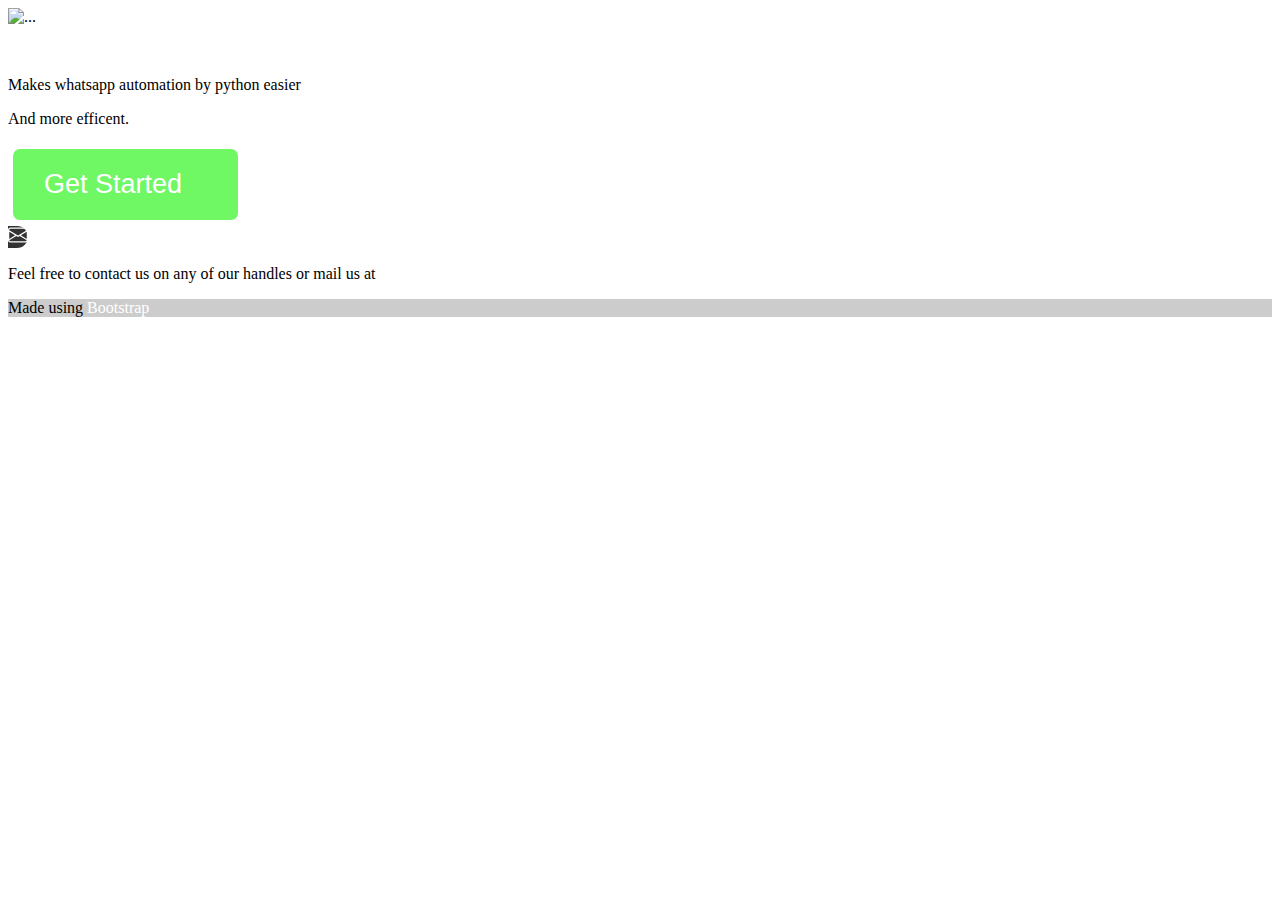
==== index.html @ 3371b000 "Rename home.html to index.html" ====
<!doctype html>
<html lang="en">

<head>
    <!-- Required meta tags -->
    <meta charset="utf-8">
    <meta name="viewport" content="width=device-width, initial-scale=1">

    <!-- Bootstrap CSS -->
    <link href="https://cdn.jsdelivr.net/npm/bootstrap@5.1.3/dist/css/bootstrap.min.css" rel="stylesheet"
        integrity="sha384-1BmE4kWBq78iYhFldvKuhfTAU6auU8tT94WrHftjDbrCEXSU1oBoqyl2QvZ6jIW3" crossorigin="anonymous">
    <link rel="stylesheet" href="home_styles.css">
    <title>Prawhat</title>

</head>

<body>

    <script src="https://cdn.jsdelivr.net/npm/bootstrap@5.1.3/dist/js/bootstrap.bundle.min.js"
        integrity="sha384-ka7Sk0Gln4gmtz2MlQnikT1wXgYsOg+OMhuP+IlRH9sENBO0LRn5q+8nbTov4+1p"
        crossorigin="anonymous"></script>

    <!-- MAIN-BODY -->

    <div class="card bg-dark text-white">
        <img src="assets/hero-bg.jpg" class="card-img" alt="...">
        <div class="card-img-overlay py-5">
            <div class="py-5">
                <p class="card-title display-1 "><a href="https://pypi.org/project/prawhat/">Prawhat</a></p>
                <div class="py-5">
                    <p class="card-text fs-2 fw-light">Makes whatsapp automation by python easier</p>
                    <p class="card-text fs-2 fw-light">And more efficent.</p>
                </div>
                <a href="docs.html"><button type="button" class="btn-lg start" href="docs.html"><span>
                    Get Started</span></button>
                </a>
            </div>
        </div>
    </div>
    <!-- Footer -->
    <footer class="bg-dark text-white">
        <!-- Grid container -->
        <div class="container p-4">

            <!-- Section: Social media -->
            <section class="mb-4">
                <a class="btn email btn-primary btn-floating m-1" style="background-color: #333333"
                    href="mailto:pratham12082005@gmail.com">
                    <div class="mt-1"></div><svg xmlns="http://www.w3.org/2000/svg" width="20" height="20"
                        fill="currentColor" class="bi bi-envelope" viewBox="0 0 16 16">
                        <path
                            d="M0 4a2 2 0 0 1 2-2h12a2 2 0 0 1 2 2v8a2 2 0 0 1-2 2H2a2 2 0 0 1-2-2V4Zm2-1a1 1 0 0 0-1 1v.217l7 4.2 7-4.2V4a1 1 0 0 0-1-1H2Zm13 2.383-4.708 2.825L15 11.105V5.383Zm-.034 6.876-5.64-3.471L8 9.583l-1.326-.795-5.64 3.47A1 1 0 0 0 2 13h12a1 1 0 0 0 .966-.741ZM1 11.105l4.708-2.897L1 5.383v5.722Z" />
                    </svg>
                </a>
            </section>
            <!-- Section: Social media -->



            <!-- Section: Text -->
            <section class="mb-4">
                <p>
                    Feel free to contact us on any of our handles or mail us at <a
                        href="mailto:theprathamchugh@gmail.com"> theprathamchugh@gmail.com</a>
                </p>
            </section>
            <!-- Section: Text -->


        </div>
        <!-- Grid container -->

        <!-- Copyright -->
        <div class="text-center p-3" style="background-color: rgba(0, 0, 0, 0.2)">
            Made using
            <a class="text-white" href="https://getbootstrap.com/">Bootstrap</a>
        </div>
        <!-- Copyright -->

    </footer>
    <!-- Footer -->



</body>

</html>
---- home_styles.css ----
.start {
    border-radius: 7px;
    background-color: #30f41eb0;
    border: none;
    color: #FFFFFF;
    text-align: center;
    font-size: 27px;
    padding: 20px;
    width: 225px;
    transition: all 0.5s;
    cursor: pointer;
    margin: 5px;
  }
  
  .start span {
    cursor: pointer;
    display: inline-block;
    position: relative;
    transition: 0.5s;
  }
  
  .start span:after {
    content: '\00bb';
    position: relative;
    opacity: 0;
    top: 0;
    right: 0;
    padding-left: 10px;
    transition: 0.5s;
  }
  
  .start:hover span {
    padding-right: 25px;
  }
  
  .start:hover span:after {
    opacity: 1;
    right: 0;
    width: 220px;
  }


.email{
    border: 0px;
    border-radius: 100px;
    width: 50px;
    height: 50px;
    text-anchor: middle;
    padding-top: 5px;
}
a{
    text-decoration: none;
    color: white;
}
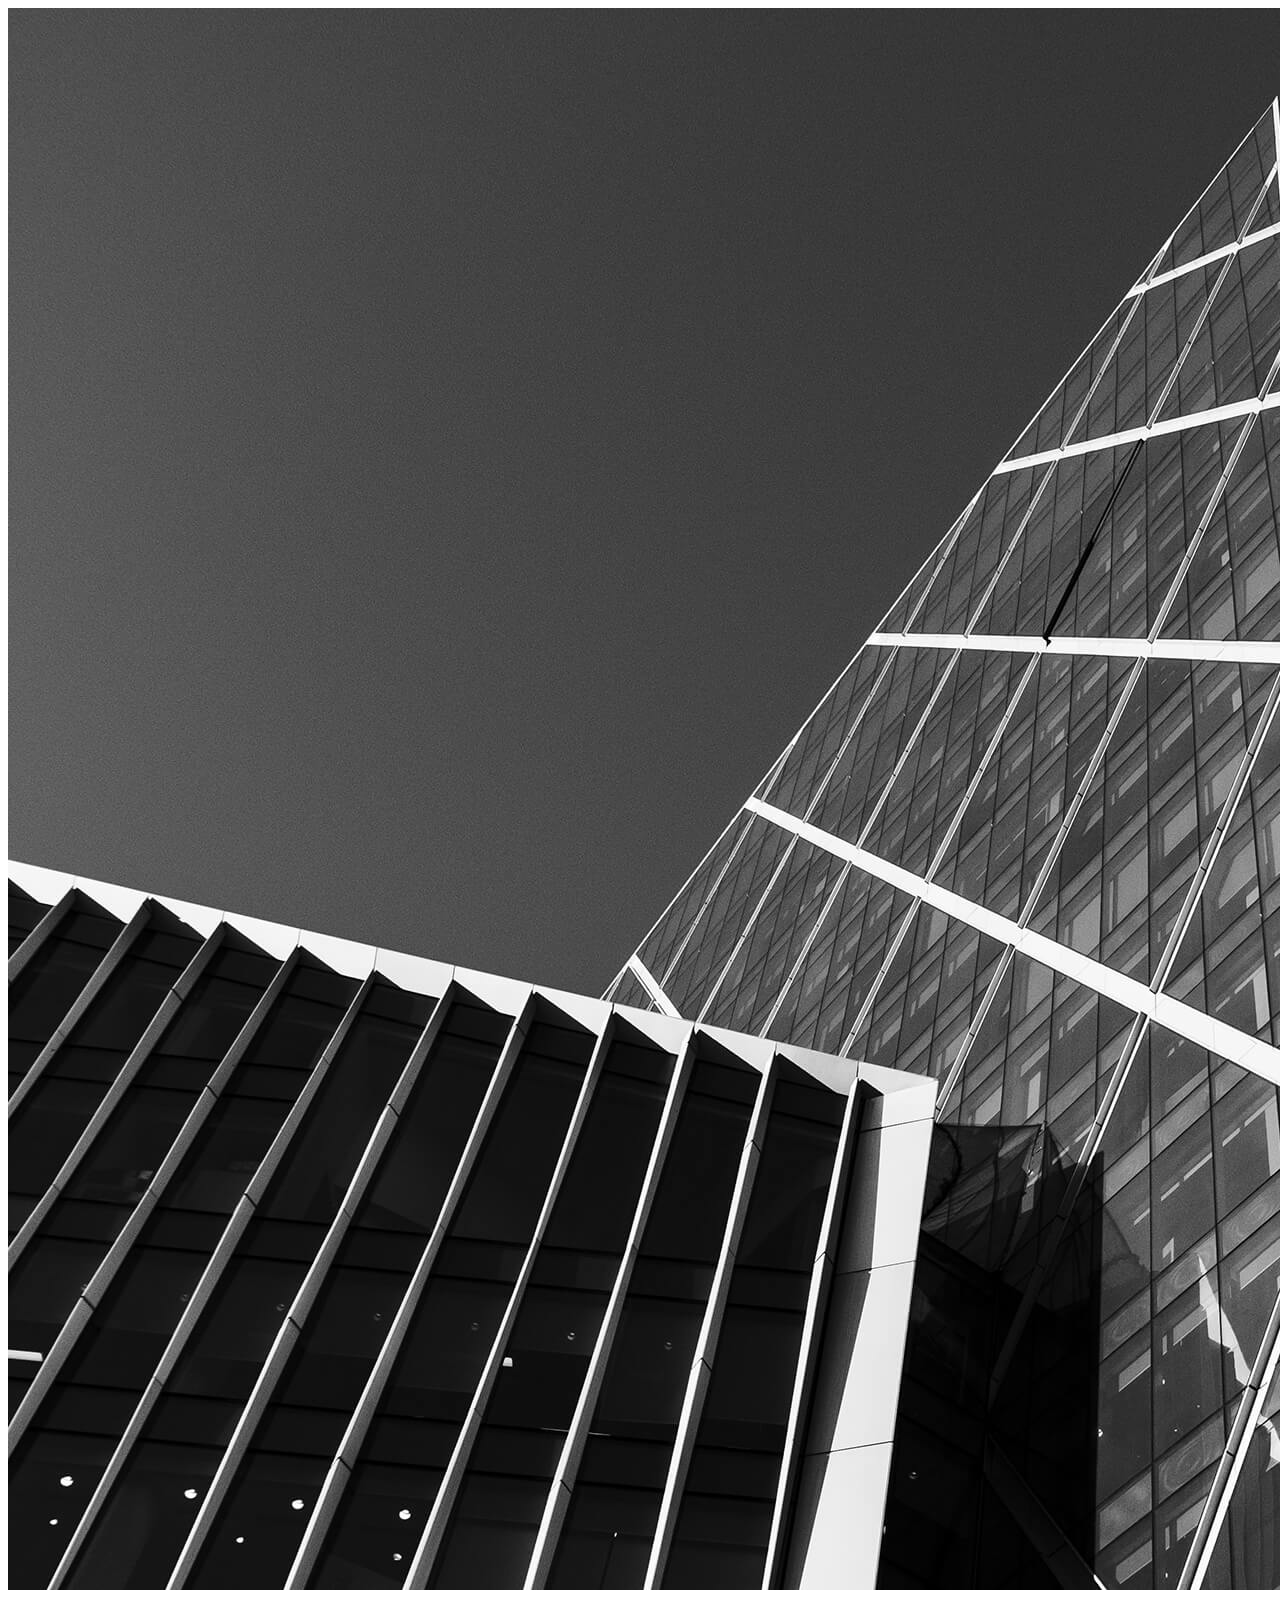
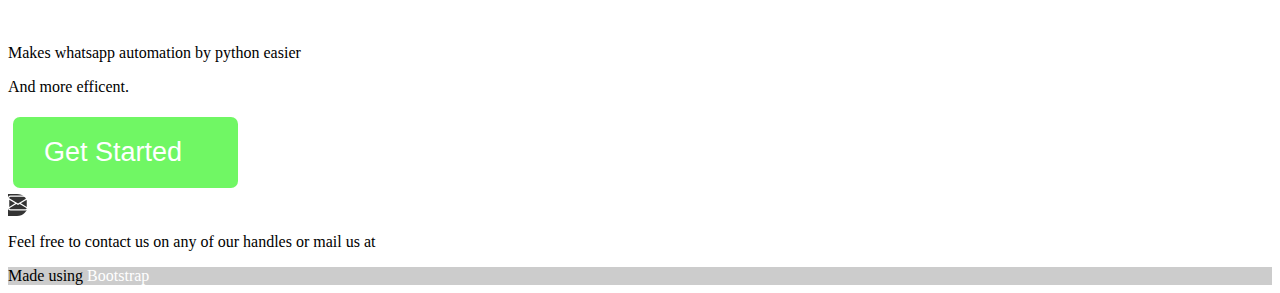
==== commit 1ff6fdaa: "Update index.html" ====
--- a/index.html
+++ b/index.html
@@ -23,7 +23,7 @@
     <!-- MAIN-BODY -->
 
     <div class="card bg-dark text-white">
-        <img src="assets/hero-bg.jpg" class="card-img" alt="...">
+        <img src="hero-bg.jpg" class="card-img" alt="...">
         <div class="card-img-overlay py-5">
             <div class="py-5">
                 <p class="card-title display-1 "><a href="https://pypi.org/project/prawhat/">Prawhat</a></p>
